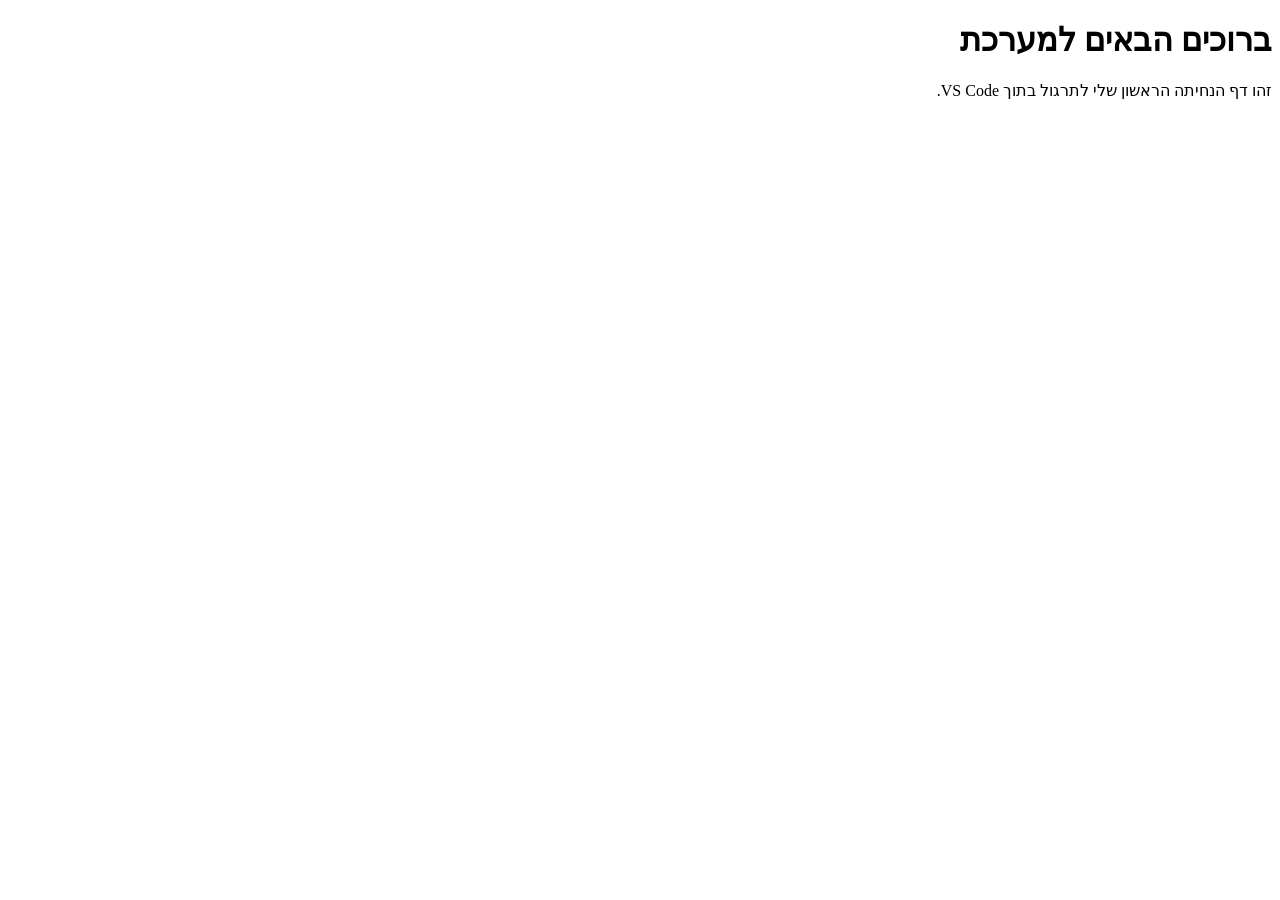
==== index.html @ f2dffc32 "Create initial index.html landing page" ====
<!DOCTYPE html>
<html lang="he" dir="rtl">
<head>
    <meta charset="UTF-8">
    <meta name="viewport" content="width=device-width, initial-scale=1.0">
    <title>דף נחיתה - תרגול</title>
</head>
<body>
    
    <h1>ברוכים הבאים למערכת</h1>
    <p>זהו דף הנחיתה הראשון שלי לתרגול בתוך VS Code.</p>

</body>
</html>
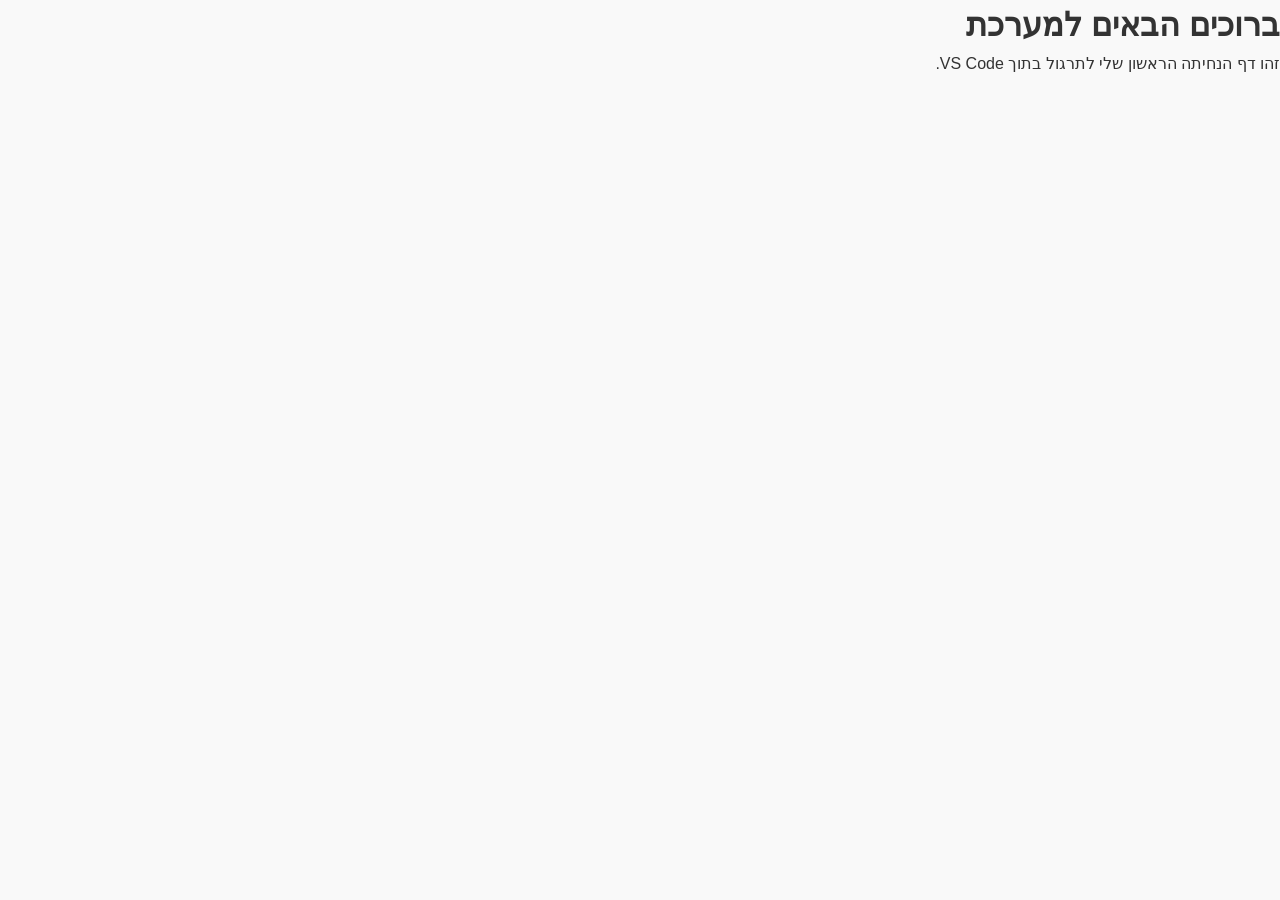
==== commit d8631db8: "backup before local deletion" ====
--- a/index.html
+++ b/index.html
@@ -4,6 +4,11 @@
     <meta charset="UTF-8">
     <meta name="viewport" content="width=device-width, initial-scale=1.0">
     <title>דף נחיתה - תרגול</title>
+    <!-- ייבוא הפונט Heebo -->
+    <link href="https://fonts.googleapis.com/css2?family=Heebo:wght@300;400;700&display=swap" rel="stylesheet">
+    
+    <!-- חיבור לקובץ העיצוב החיצוני שיצרנו -->
+    <link rel="stylesheet" href="style.css">
 </head>
 <body>
     
--- a/style.css
+++ b/style.css
@@ -0,0 +1,277 @@
+/* ================= הגדרות בסיס ומשתנים ================= */
+:root {
+    --primary-color: #1b365d; /* כחול עמוק - מנהיגות */
+    --secondary-color: #d1bfae; /* צבע אדמה/חול - חיבור לשטח */
+    --text-main: #333333;
+    --text-light: #666666;
+    --bg-light: #f9f9f9;
+    --white: #ffffff;
+    --error: #e53e3e;
+    --success: #2f855a;
+}
+
+* {
+    margin: 0;
+    padding: 0;
+    box-sizing: border-box;
+    font-family: 'Rubik', sans-serif;
+}
+
+body {
+    background-color: var(--bg-light);
+    color: var(--text-main);
+    line-height: 1.6;
+}
+
+/* ================= אזור פתיחה (Hero) ================= */
+.hero {
+    position: relative;
+    background-image: linear-gradient(rgba(27, 54, 93, 0.8), rgba(27, 54, 93, 0.8)), url('https://images.unsplash.com/photo-1516934526685-6453257ab6b5?auto=format&fit=crop&w=1920&q=80');
+    background-size: cover;
+    background-position: center;
+    color: var(--white);
+    text-align: center;
+    padding: 80px 20px;
+    min-height: 60vh;
+    display: flex;
+    flex-direction: column;
+    justify-content: center;
+    align-items: center;
+}
+
+.logo-placeholder {
+    position: absolute; /* מוציא את הלוגו מהזרימה הרגילה */
+    top: 30px; /* מרחק מלמעלה */
+    right: 40px; /* מרחק מצד ימין */
+    width: 80px; /* הקטנו את הגודל כדי שיתאים לפינה */
+    height: 80px;
+    background-color: rgba(255, 255, 255, 0.1);
+    border: 2px solid var(--secondary-color);
+    border-radius: 50%;
+    display: flex;
+    align-items: center;
+    justify-content: center;
+    font-weight: bold;
+    font-size: 0.9rem;
+    backdrop-filter: blur(5px);
+    box-shadow: 0 4px 10px rgba(0,0,0,0.1); /* הוספנו צללית עדינה */
+    z-index: 20; /* מוודא שהלוגו תמיד יופיע מעל התמונת רקע */
+}
+
+.hero h1 {
+    font-size: 3rem;
+    font-weight: 700;
+    margin-bottom: 15px;
+    text-shadow: 0 2px 4px rgba(0,0,0,0.3);
+}
+
+.hero p {
+    font-size: 1.3rem;
+    max-width: 800px;
+    font-weight: 300;
+    opacity: 0.95;
+}
+
+/* ================= מבנה ראשי ================= */
+.container {
+    max-width: 1200px;
+    margin: -60px auto 40px auto;
+    padding: 0 20px;
+    position: relative;
+    z-index: 10;
+    display: grid;
+    grid-template-columns: 1fr 1.2fr;
+    gap: 40px;
+    align-items: start;
+}
+
+/* ================= כרטיסיות מידע (תהליך מיון) ================= */
+.info-section {
+    display: flex;
+    flex-direction: column;
+    gap: 20px;
+    margin-top: 60px;
+}
+
+.info-section h2 {
+    color: var(--primary-color);
+    font-size: 2rem;
+    margin-bottom: 10px;
+}
+
+.card {
+    background: var(--white);
+    border-radius: 12px;
+    padding: 25px;
+    box-shadow: 0 10px 20px rgba(0,0,0,0.05);
+    border-right: 5px solid var(--secondary-color);
+    transition: transform 0.3s ease;
+}
+
+.card:hover {
+    transform: translateY(-5px);
+}
+
+.card-header {
+    display: flex;
+    align-items: center;
+    gap: 15px;
+    margin-bottom: 10px;
+}
+
+.step-number {
+    background-color: var(--primary-color);
+    color: var(--white);
+    width: 35px;
+    height: 35px;
+    display: flex;
+    align-items: center;
+    justify-content: center;
+    border-radius: 50%;
+    font-weight: bold;
+    font-size: 1.2rem;
+}
+
+.card h3 {
+    color: var(--primary-color);
+    font-size: 1.3rem;
+}
+
+.card p {
+    color: var(--text-light);
+}
+
+/* ================= טופס הרשמה ================= */
+.form-wrapper {
+    background: var(--white);
+    border-radius: 15px;
+    padding: 40px;
+    box-shadow: 0 15px 30px rgba(0,0,0,0.1);
+}
+
+.form-wrapper h2 {
+    color: var(--primary-color);
+    text-align: center;
+    margin-bottom: 30px;
+    font-size: 1.8rem;
+}
+
+.form-group {
+    margin-bottom: 20px;
+}
+
+.form-group label {
+    display: block;
+    margin-bottom: 8px;
+    font-weight: 500;
+    color: var(--text-main);
+}
+
+.form-group input {
+    width: 100%;
+    padding: 12px 15px;
+    border: 1px solid #ddd;
+    border-radius: 8px;
+    font-size: 1rem;
+    transition: all 0.3s ease;
+    background-color: #fcfcfc;
+}
+
+.form-group input:focus {
+    outline: none;
+    border-color: var(--primary-color);
+    box-shadow: 0 0 0 3px rgba(27, 54, 93, 0.1);
+    background-color: var(--white);
+}
+
+.error-message {
+    color: var(--error);
+    font-size: 0.85rem;
+    margin-top: 5px;
+    display: none;
+}
+
+.submit-btn {
+    width: 100%;
+    padding: 15px;
+    background-color: var(--primary-color);
+    color: var(--white);
+    border: none;
+    border-radius: 8px;
+    font-size: 1.2rem;
+    font-weight: 600;
+    cursor: pointer;
+    transition: background-color 0.3s ease;
+    margin-top: 10px;
+}
+
+.submit-btn:hover {
+    background-color: #122540;
+}
+
+/* ================= הודעת הצלחה (מוסתרת כברירת מחדל) ================= */
+.success-message {
+    display: none;
+    text-align: center;
+    padding: 40px 20px;
+}
+
+.success-icon {
+    width: 70px;
+    height: 70px;
+    background-color: rgba(47, 133, 90, 0.1);
+    color: var(--success);
+    border-radius: 50%;
+    display: flex;
+    align-items: center;
+    justify-content: center;
+    font-size: 2rem;
+    margin: 0 auto 20px auto;
+}
+
+.success-message h3 {
+    color: var(--primary-color);
+    font-size: 1.8rem;
+    margin-bottom: 15px;
+}
+
+.success-message p {
+    color: var(--text-light);
+    font-size: 1.1rem;
+    line-height: 1.8;
+}
+
+/* ================= רספונסיביות ================= */
+@media (max-width: 900px) {
+    .container {
+        grid-template-columns: 1fr;
+        margin-top: 20px;
+    }
+    .info-section {
+        margin-top: 0;
+        order: 2; /* מעביר את המידע מתחת לטופס במובייל */
+    }
+    .form-wrapper {
+        order: 1;
+    }
+}
+
+@media (max-width: 600px) {
+    .hero {
+        padding: 50px 15px;
+    }
+    .hero h1 {
+        font-size: 2.2rem;
+    }
+    .form-wrapper {
+        padding: 25px 15px;
+    }
+    /* התאמת הלוגו למסך סמארטפון */
+    .logo-placeholder {
+        top: 15px;
+        right: 15px;
+        width: 60px;
+        height: 60px;
+        font-size: 0.75rem;
+    }
+}
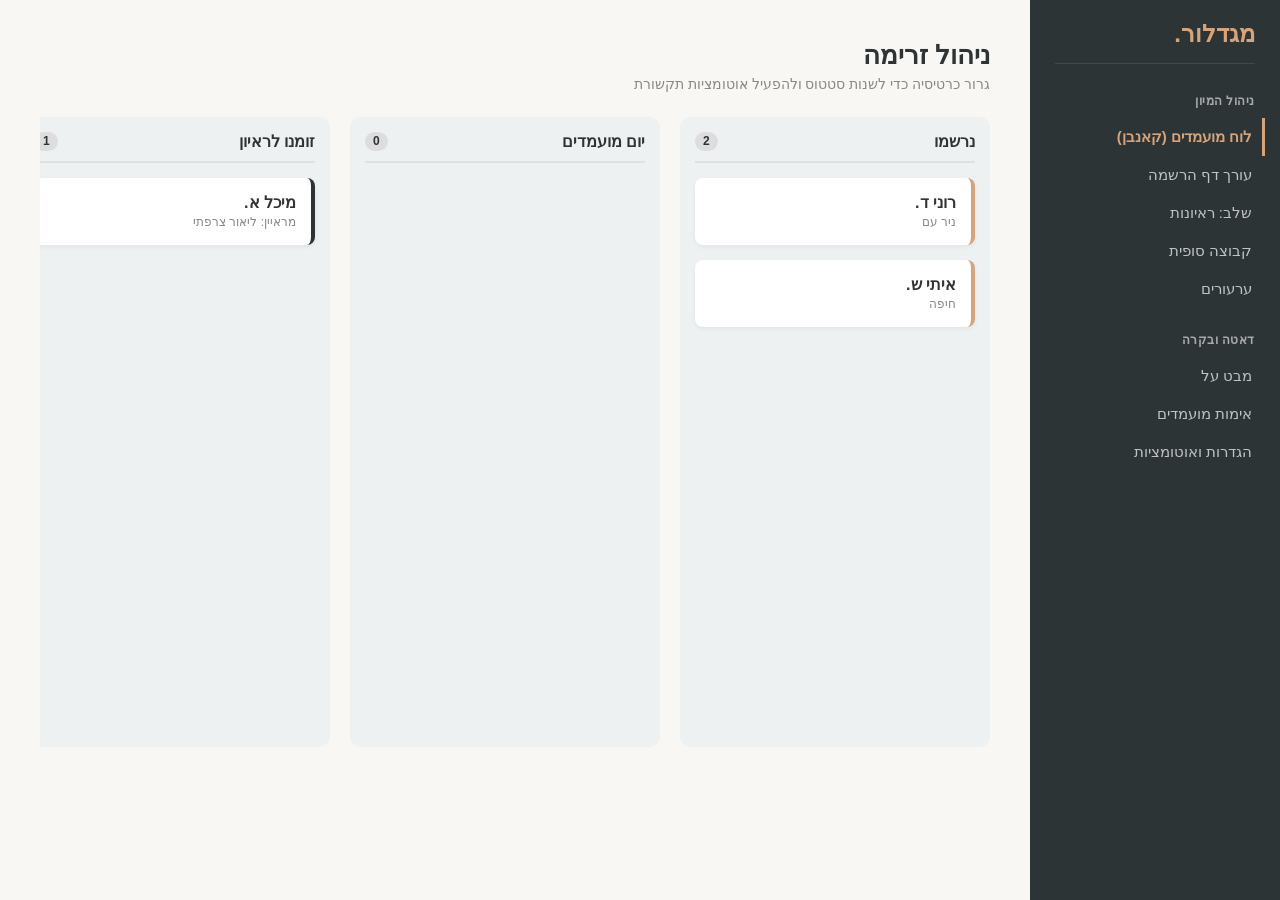
==== commit 169cad27: "last files before editting with claude" ====
--- a/index.html
+++ b/index.html
@@ -3,17 +3,484 @@
 <head>
     <meta charset="UTF-8">
     <meta name="viewport" content="width=device-width, initial-scale=1.0">
-    <title>דף נחיתה - תרגול</title>
-    <!-- ייבוא הפונט Heebo -->
-    <link href="https://fonts.googleapis.com/css2?family=Heebo:wght@300;400;700&display=swap" rel="stylesheet">
-    
-    <!-- חיבור לקובץ העיצוב החיצוני שיצרנו -->
-    <link rel="stylesheet" href="style.css">
+    <title>מערכת מגדלור - Master Version</title>
+    <style>
+        /* Design System & Variables */
+        :root {
+            --warm-sand: #d6a47a;
+            --warm-sand-hover: #c59165;
+            --deep-navy: #2d3436;
+            --off-white: #f8f7f4;
+            --text-dark: #333;
+            --text-muted: #888;
+            --border-color: #e0e0e0;
+            --alert-orange: #e17055;
+            --success-green: #00b894;
+            --wait-yellow: #fdcb6e;
+        }
+
+        body { font-family: 'Segoe UI', Tahoma, Geneva, Verdana, sans-serif; background-color: var(--off-white); margin: 0; display: flex; color: var(--text-dark); height: 100vh; overflow: hidden; }
+        
+        /* Sidebar */
+        .sidebar { width: 250px; background: var(--deep-navy); color: white; height: 100vh; padding: 20px 25px; box-sizing: border-box; overflow-y: auto; flex-shrink: 0; }
+        .sidebar h2 { font-size: 24px; color: var(--warm-sand); margin-top: 0; margin-bottom: 30px; border-bottom: 1px solid rgba(255,255,255,0.1); padding-bottom: 15px;}
+        .nav-category { font-size: 12px; color: #aaa; text-transform: uppercase; margin-top: 25px; margin-bottom: 10px; font-weight: bold; letter-spacing: 0.5px;}
+        .nav-item { padding: 10px 0; cursor: pointer; opacity: 0.7; transition: all 0.2s; font-size: 15px; border-right: 3px solid transparent; padding-right: 10px; margin-right: -10px; }
+        .nav-item:hover, .nav-item.active { opacity: 1; color: var(--warm-sand); font-weight: bold; border-right: 3px solid var(--warm-sand); }
+
+        /* Main Content Area */
+        .main { flex-grow: 1; padding: 40px; box-sizing: border-box; overflow-y: auto; height: 100vh; position: relative; }
+        .hidden { display: none !important; }
+        h1 { margin-top: 0; font-size: 26px; color: var(--deep-navy); margin-bottom: 5px; }
+        .subtitle { color: var(--text-muted); font-size: 14px; margin-top: 0; margin-bottom: 25px; }
+
+        /* Generic UI Elements */
+        .content-box { background: white; padding: 25px; border-radius: 12px; border: 1px solid var(--border-color); box-shadow: 0 4px 15px rgba(0,0,0,0.02); margin-top: 20px; }
+        button { background: var(--warm-sand); color: white; border: none; padding: 10px 20px; border-radius: 6px; cursor: pointer; font-size: 14px; transition: background 0.2s; font-weight: bold; }
+        button:hover { background: var(--warm-sand-hover); }
+        button.secondary { background: #eee; color: var(--text-dark); }
+        button.secondary:hover { background: #e0e0e0; }
+        .tabs { display: flex; gap: 5px; background: white; padding: 5px; border-radius: 8px; border: 1px solid var(--border-color); width: fit-content; margin-bottom: 20px; }
+        .tab { padding: 8px 20px; cursor: pointer; border-radius: 6px; font-size: 14px; transition: all 0.2s; color: var(--text-muted); }
+        .tab.active { background: var(--off-white); font-weight: bold; color: var(--deep-navy); box-shadow: 0 1px 3px rgba(0,0,0,0.05); }
+
+        /* --- SCREEN 1: Registration Editor --- */
+        .editor-split { display: flex; gap: 30px; height: calc(100vh - 120px); }
+        .editor-controls { flex: 1; background: white; padding: 20px; border-radius: 12px; border: 1px solid var(--border-color); overflow-y: auto; }
+        .editor-preview { flex: 2; background: #ddd; border-radius: 12px; display: flex; align-items: center; justify-content: center; overflow: hidden; position: relative; border: 4px solid #ccc; }
+        .form-group { margin-bottom: 20px; }
+        .form-group label { display: block; margin-bottom: 8px; font-weight: bold; font-size: 14px; }
+        .form-group input[type="text"] { width: 100%; padding: 10px; border: 1px solid var(--border-color); border-radius: 6px; box-sizing: border-box; }
+        .toggle-row { display: flex; justify-content: space-between; align-items: center; padding: 10px 0; border-bottom: 1px solid #eee; }
+        .preview-card { width: 350px; height: 90%; background: white; border-radius: 20px; box-shadow: 0 10px 30px rgba(0,0,0,0.1); overflow: hidden; display: flex; flex-direction: column; }
+        .preview-hero { height: 120px; background: var(--deep-navy); display: flex; align-items: center; justify-content: center; color: white; font-size: 18px; font-weight: bold; }
+        .preview-body { padding: 20px; flex-grow: 1; display: flex; flex-direction: column; gap: 10px; }
+        .preview-field { height: 35px; background: #f5f5f5; border-radius: 4px; border: 1px solid #eee; }
+
+        /* --- SCREEN 2: Kanban Board --- */
+        .kanban-board { display: flex; gap: 20px; overflow-x: auto; padding-bottom: 20px; min-height: 70vh; }
+        .kanban-column { min-width: 280px; background: #eef1f1; border-radius: 10px; padding: 15px; display: flex; flex-direction: column; gap: 15px; }
+        .col-header { font-weight: bold; color: var(--deep-navy); display: flex; justify-content: space-between; border-bottom: 2px solid var(--border-color); padding-bottom: 10px; }
+        .k-card { background: white; padding: 15px; border-radius: 8px; box-shadow: 0 2px 5px rgba(0,0,0,0.05); cursor: pointer; border-right: 4px solid transparent; transition: transform 0.1s; }
+        .k-card:hover { transform: translateY(-2px); box-shadow: 0 4px 8px rgba(0,0,0,0.1); }
+        .k-card.status-new { border-color: var(--warm-sand); }
+        .k-card.status-interview { border-color: var(--deep-navy); }
+
+        /* --- MODAL: Candidate Profile (The Masterpiece) --- */
+        .modal-overlay { position: fixed; top: 0; left: 0; width: 100%; height: 100%; background: rgba(0,0,0,0.5); display: flex; align-items: center; justify-content: center; z-index: 1000; }
+        .modal-content { width: 900px; height: 80vh; background: white; border-radius: 16px; display: flex; overflow: hidden; box-shadow: 0 20px 50px rgba(0,0,0,0.2); direction: rtl; }
+        
+        /* Modal Right: Static ID */
+        .modal-right { width: 280px; background: var(--off-white); padding: 30px 20px; border-left: 1px solid var(--border-color); display: flex; flex-direction: column; align-items: center; text-align: center; }
+        .avatar-large { width: 100px; height: 100px; background: #ccc; border-radius: 50%; margin-bottom: 15px; }
+        .candidate-name { font-size: 22px; font-weight: bold; color: var(--deep-navy); margin-bottom: 5px; }
+        .tag { background: #e0e0e0; color: #555; padding: 4px 10px; border-radius: 12px; font-size: 12px; margin: 3px; display: inline-block; }
+        .action-btns { margin-top: 25px; display: flex; gap: 10px; width: 100%; }
+        .action-btns button { flex: 1; padding: 10px; font-size: 13px; display: flex; justify-content: center; align-items: center; gap: 5px; }
+        .btn-whatsapp { background: #25D366; color: white; }
+        .btn-whatsapp:hover { background: #1ebd5a; }
+        
+        /* Modal Left: Dynamic Tabs */
+        .modal-left { flex: 1; display: flex; flex-direction: column; background: white; }
+        .modal-header { padding: 20px 30px; border-bottom: 1px solid var(--border-color); display: flex; justify-content: space-between; align-items: center; }
+        .close-btn { cursor: pointer; font-size: 24px; color: #aaa; background: none; border: none; padding: 0; }
+        .modal-body { flex: 1; padding: 30px; overflow-y: auto; }
+        
+        /* Scorecard UI */
+        .score-level { background: var(--off-white); border-radius: 10px; padding: 20px; margin-bottom: 20px; border: 1px solid var(--border-color); }
+        .score-level h4 { margin-top: 0; color: var(--deep-navy); border-bottom: 1px solid #ddd; padding-bottom: 10px; }
+        .radar-placeholder { width: 120px; height: 120px; background: conic-gradient(from 0deg, var(--warm-sand), var(--deep-navy), var(--warm-sand)); border-radius: 50%; opacity: 0.8; margin: 0 auto; clip-path: polygon(50% 0%, 100% 25%, 100% 75%, 50% 100%, 0% 75%, 0% 25%); }
+        .socio-alert { display: flex; align-items: center; gap: 10px; background: #fff3cd; padding: 10px 15px; border-radius: 6px; border-right: 4px solid #ffecb5; font-size: 13px; margin-top: 15px; }
+        .verdict-chips { display: flex; gap: 10px; margin-top: 15px; }
+        .chip { padding: 8px 16px; border-radius: 20px; font-weight: bold; font-size: 14px; cursor: pointer; border: 1px solid transparent; }
+        .chip.accept { background: #e6f8f3; color: var(--success-green); border-color: var(--success-green); }
+        
+        /* --- SCREEN 4: Dashboard --- */
+        .funnel-stage { background: var(--deep-navy); color: white; padding: 15px; border-radius: 6px; text-align: center; margin-bottom: 10px; margin-left: auto; margin-right: auto; }
+        .funnel-stage span { font-size: 24px; font-weight: bold; color: var(--warm-sand); display: block; }
+        .demo-cards { display: flex; gap: 20px; flex-wrap: wrap; }
+        .demo-card { flex: 1; min-width: 250px; background: white; padding: 25px; border-radius: 12px; border: 1px solid var(--border-color); text-align: center; }
+        .donut { width: 120px; height: 120px; border-radius: 50%; margin: 0 auto 20px; display: flex; align-items: center; justify-content: center; }
+        .donut.gender { background: conic-gradient(var(--warm-sand) 0% 48%, #eee 48% 100%); }
+        .donut-inner { width: 80px; height: 80px; background: white; border-radius: 50%; display: flex; align-items: center; justify-content: center; font-weight: bold; color: var(--text-muted); }
+        .ops-alert { border-right: 4px solid var(--alert-orange); background: #fff5f5; padding: 15px 20px; border-radius: 6px; margin-bottom: 15px; display: flex; justify-content: space-between; align-items: center;}
+
+        /* --- SCREEN 5: Final Group --- */
+        .analytics-strip { display: flex; gap: 15px; margin-bottom: 25px; }
+        .analytic-widget { background: white; border: 1px solid var(--border-color); padding: 15px; border-radius: 8px; flex: 1; text-align: center; }
+        .gallery { display: flex; gap: 15px; flex-wrap: wrap; }
+        .gallery-card { background: white; border: 1px solid var(--border-color); padding: 15px; border-radius: 8px; width: 140px; text-align: center; }
+        
+        /* Document Matrix Table */
+        table.matrix { width: 100%; border-collapse: collapse; background: white; border-radius: 8px; overflow: hidden; }
+        table.matrix th, table.matrix td { padding: 12px; text-align: right; border-bottom: 1px solid #eee; }
+        table.matrix th { background: var(--off-white); font-weight: normal; color: var(--text-muted); }
+        .dot { display: inline-block; width: 12px; height: 12px; border-radius: 50%; margin-left: 8px; }
+        .dot.red { background: var(--alert-orange); }
+        .dot.yellow { background: var(--wait-yellow); }
+        .dot.green { background: var(--success-green); }
+
+    </style>
 </head>
 <body>
+
+    <!-- Sidebar Navigation -->
+    <div class="sidebar">
+        <h2>מגדלור.</h2>
+        
+        <div class="nav-category">ניהול המיון</div>
+        <div class="nav-item active" onclick="navigate('kanban', this)">לוח מועמדים (קאנבן)</div>
+        <div class="nav-item" onclick="navigate('editor', this)">עורך דף הרשמה</div>
+        <div class="nav-item" onclick="navigate('interviews', this)">שלב: ראיונות</div>
+        <div class="nav-item" onclick="navigate('final-group', this)">קבוצה סופית</div>
+        <div class="nav-item" onclick="navigate('appeals', this)">ערעורים</div>
+
+        <div class="nav-category">דאטה ובקרה</div>
+        <div class="nav-item" onclick="navigate('dashboard', this)">מבט על</div>
+        <div class="nav-item" onclick="navigate('verify', this)">אימות מועמדים</div>
+        <div class="nav-item" onclick="navigate('settings', this)">הגדרות ואוטומציות</div>
+    </div>
+
+    <!-- Main Content Area -->
+    <div class="main">
+
+        <!-- 1. KANBAN BOARD -->
+        <div id="kanban" class="screen">
+            <h1>ניהול זרימה</h1>
+            <p class="subtitle">גרור כרטיסיה כדי לשנות סטטוס ולהפעיל אוטומציות תקשורת</p>
+            <div class="kanban-board">
+                <div class="kanban-column">
+                    <div class="col-header">נרשמו <span style="background:#ddd; border-radius:10px; padding:2px 8px; font-size:12px;">2</span></div>
+                    <div class="k-card status-new" onclick="openModal()">
+                        <strong>רוני ד.</strong><br>
+                        <span style="font-size:12px; color:var(--text-muted);">ניר עם</span>
+                    </div>
+                    <div class="k-card status-new">
+                        <strong>איתי ש.</strong><br>
+                        <span style="font-size:12px; color:var(--text-muted);">חיפה</span>
+                    </div>
+                </div>
+                <div class="kanban-column">
+                    <div class="col-header">יום מועמדים <span style="background:#ddd; border-radius:10px; padding:2px 8px; font-size:12px;">0</span></div>
+                </div>
+                <div class="kanban-column">
+                    <div class="col-header">זומנו לראיון <span style="background:#ddd; border-radius:10px; padding:2px 8px; font-size:12px;">1</span></div>
+                    <div class="k-card status-interview" onclick="openModal()">
+                        <strong>מיכל א.</strong><br>
+                        <span style="font-size:12px; color:var(--text-muted);">מראיין: ליאור צרפתי</span>
+                    </div>
+                </div>
+                <div class="kanban-column">
+                    <div class="col-header">קבוצה סופית</div>
+                </div>
+            </div>
+        </div>
+
+        <!-- 2. REGISTRATION EDITOR -->
+        <div id="editor" class="screen hidden">
+            <h1>עורך דף הרשמה</h1>
+            <p class="subtitle">עיצוב "חלון הראווה" של המכינה - מינימליסטי ומהיר</p>
+            <div class="editor-split">
+                <div class="editor-controls">
+                    <div class="form-group">
+                        <label>כותרת ראשית</label>
+                        <input type="text" value="הרשמה למחזור תשפ״ז">
+                    </div>
+                    <div class="form-group">
+                        <label>תמונת אווירה (Hero)</label>
+                        <button class="secondary" style="width:100%">העלה תמונה (JPG/PNG)</button>
+                    </div>
+                    <h4 style="margin-bottom:10px; margin-top:30px; border-bottom:1px solid #eee; padding-bottom:5px;">שדות בחירה (Toggles)</h4>
+                    <div class="toggle-row"><span>יישוב מגורים</span> <input type="checkbox" checked></div>
+                    <div class="toggle-row"><span>תנועת נוער</span> <input type="checkbox" checked></div>
+                    <div class="toggle-row"><span>שם בית ספר</span> <input type="checkbox"></div>
+                    <button style="width:100%; margin-top:20px;">שמור ופרסם</button>
+                </div>
+                <div class="editor-preview">
+                    <div class="preview-card">
+                        <div class="preview-hero">הרשמה למחזור תשפ״ז</div>
+                        <div class="preview-body">
+                            <div class="preview-field" style="width: 100%;"></div>
+                            <div class="preview-field" style="width: 100%;"></div>
+                            <div class="preview-field" style="width: 100%;"></div>
+                            <button style="margin-top:auto; background:var(--warm-sand);">שלח מועמדות</button>
+                        </div>
+                    </div>
+                </div>
+            </div>
+        </div>
+
+        <!-- 3. DASHBOARD -->
+        <div id="dashboard" class="screen hidden">
+            <h1>מבט על</h1>
+            <div class="tabs">
+                <div class="tab active" onclick="switchTab('dash-funnel', this, '.dash-view')">משפך מיונים</div>
+                <div class="tab" onclick="switchTab('dash-demo', this, '.dash-view')">פסיפס אנושי</div>
+                <div class="tab" onclick="switchTab('dash-ops', this, '.dash-view')">תפעול ועומסים</div>
+            </div>
+            
+            <div id="dash-funnel" class="dash-view">
+                <div class="content-box">
+                    <div style="width: 80%;" class="funnel-stage"><span>420</span> נרשמו</div>
+                    <div style="width: 65%; background:#4a5557;" class="funnel-stage"><span>315</span> יום מועמדים</div>
+                    <div style="width: 50%; background:#677477;" class="funnel-stage"><span>180</span> ראיון אישי</div>
+                    <div style="width: 35%; background:#88989a;" class="funnel-stage"><span>65</span> התקבלו</div>
+                </div>
+            </div>
+
+            <div id="dash-demo" class="dash-view hidden">
+                <div class="demo-cards">
+                    <div class="demo-card">
+                        <h3>מגדר</h3>
+                        <div class="donut gender"><div class="donut-inner">100%</div></div>
+                        <p>52% בנים | 48% בנות</p>
+                    </div>
+                    <div class="demo-card">
+                        <h3>גיאוגרפיה</h3>
+                        <div class="donut" style="background: conic-gradient(var(--deep-navy) 0% 40%, var(--warm-sand) 40% 70%, #eee 70% 100%);"><div class="donut-inner">100%</div></div>
+                        <p>40% מרכז | 30% דרום (כולל ניר עם) | 30% צפון</p>
+                    </div>
+                </div>
+            </div>
+
+            <div id="dash-ops" class="dash-view hidden">
+                <div class="content-box" style="margin-top:0;">
+                    <div class="ops-alert">
+                        <div><strong>עיכוב שיבוץ:</strong> 12 מועמדים לא בחרו מועד לראיון (מדיניות 'סינון טבעי' מופעלת).</div>
+                        <button class="secondary">צפה ברשימה</button>
+                    </div>
+                </div>
+            </div>
+        </div>
+
+        <!-- 4. FINAL GROUP -->
+        <div id="final-group" class="screen hidden">
+            <h1>קבוצה סופית - תשפ״ז</h1>
+            <div class="tabs">
+                <div class="tab active" onclick="switchTab('fg-gallery', this, '.fg-view')">גלריה ואנליטיקה</div>
+                <div class="tab" onclick="switchTab('fg-docs', this, '.fg-view')">סטטוס מסמכים (קליטה)</div>
+            </div>
+
+            <div id="fg-gallery" class="fg-view">
+                <div class="analytics-strip">
+                    <div class="analytic-widget"><strong>מפת חום:</strong> פיזור ארצי תקין</div>
+                    <div class="analytic-widget"><strong>דתי/חילוני:</strong> 40% / 60%</div>
+                    <div class="analytic-widget"><button class="secondary" style="width:100%">+ הוסף חיתוך</button></div>
+                </div>
+                <div class="gallery">
+                    <div class="gallery-card"><div class="avatar-large" style="width:60px; height:60px;"></div><strong>רוני ד.</strong></div>
+                    <div class="gallery-card"><div class="avatar-large" style="width:60px; height:60px;"></div><strong>איתי ש.</strong></div>
+                </div>
+            </div>
+
+            <div id="fg-docs" class="fg-view hidden">
+                <div class="content-box" style="margin-top:0;">
+                    <table class="matrix">
+                        <tr><th>שם החניך</th><th>הצהרת בריאות</th><th>טופס ד"ש</th><th>אישור הורים</th><th>פעולות</th></tr>
+                        <tr>
+                            <td>רוני ד.</td>
+                            <td><span class="dot green"></span> מאושר</td>
+                            <td><span class="dot yellow"></span> ממתין</td>
+                            <td><span class="dot green"></span> מאושר</td>
+                            <td><button class="secondary">שלח תזכורת (לינק קסם)</button></td>
+                        </tr>
+                        <tr>
+                            <td>איתי ש.</td>
+                            <td><span class="dot red"></span> חסר</td>
+                            <td><span class="dot red"></span> חסר</td>
+                            <td><span class="dot red"></span> חסר</td>
+                            <td><button class="secondary">שלח תזכורת</button></td>
+                        </tr>
+                    </table>
+                </div>
+            </div>
+        </div>
+
+        <!-- 5. SETTINGS & AUTOMATIONS -->
+        <div id="settings" class="screen hidden">
+            <h1>הגדרות ואוטומציות</h1>
+            <div class="content-box">
+                <h3 style="margin-top:0; border-bottom:1px solid #eee; padding-bottom:10px;">תקשורת (הודעות למועמד)</h3>
+                <div style="display:flex; gap:20px; align-items:center; margin-bottom:20px;">
+                    <div><input type="radio" name="comm" checked> <strong>Email</strong> (חינם, כלול)</div>
+                    <div><input type="radio" name="comm"> <strong>WhatsApp API</strong> (תוסף פרימיום)</div>
+                </div>
+                <button class="secondary">ערוך תבניות הודעה (Templates)</button>
+
+                <h3 style="margin-top:40px; border-bottom:1px solid #eee; padding-bottom:10px;">יומן ושיבוצים (Scheduling)</h3>
+                <p>מדיניות טיפול בנעלמים (מועמד שלא בחר מועד לראיון תוך 48 שעות):</p>
+                <div>
+                    <input type="radio" name="noshow"> שלח תזכורת אוטומטית (Nudge)<br><br>
+                    <input type="radio" name="noshow" checked> אל תעשה כלום (סינון טבעי)
+                </div>
+            </div>
+        </div>
+        
+        <!-- Placeholders for other screens -->
+        <div id="interviews" class="screen hidden"><h1>ראיונות</h1><div class="content-box">רשימת משובצים לראיונות (טבלה)</div></div>
+        <div id="appeals" class="screen hidden"><h1>ערעורים</h1><div class="content-box">ניהול ערעורים מול מנהל</div></div>
+        <div id="verify" class="screen hidden"><h1>אימות מועמדים</h1><div class="content-box">ממשק מול מועצת המכינות</div></div>
+
+    </div>
+
+    <!-- MODAL: CANDIDATE PROFILE -->
+    <div id="candidateModal" class="modal-overlay hidden">
+        <div class="modal-content">
+            <div class="modal-right">
+                <div class="avatar-large"></div>
+                <div class="candidate-name">רוני ד.</div>
+                <div>
+                    <span class="tag">ניר עם</span>
+                    <span class="tag">שנת לידה: 2008</span>
+                </div>
+                <div style="margin-top: 20px; font-size: 14px; color: var(--deep-navy);">
+                    <strong>סטטוס:</strong> יום מועמדים
+                </div>
+                <div class="action-btns">
+                    <button class="btn-whatsapp">WhatsApp</button>
+                    <button class="secondary">חייג</button>
+                </div>
+            </div>
+            
+            <div class="modal-left">
+                <div class="modal-header">
+                    <div class="tabs" style="margin:0;">
+                        <div class="tab active" onclick="switchTab('mod-score', this, '.mod-view')">הערכה (Scorecard)</div>
+                        <div class="tab" onclick="switchTab('mod-time', this, '.mod-view')">ציר זמן</div>
+                        <div class="tab" onclick="switchTab('mod-docs', this, '.mod-view')">מסמכים</div>
+                    </div>
+                    <button class="close-btn" onclick="closeModal()">×</button>
+                </div>
+                
+                <div class="modal-body">
+                    <!-- Scorecard View -->
+                    <div id="mod-score" class="mod-view">
+                        
+                        <div class="score-level">
+                            <h4>1. פרופיל AI (שאלון היכרות)</h4>
+                            <div class="radar-placeholder"></div>
+                            <p style="text-align:center; font-size:13px; color:var(--text-muted);">חוזקות: אחריות אישית, יצירתיות.</p>
+                        </div>
+                        
+                        <div class="score-level">
+                            <h4>2. תצפית שטח (יום מועמדים)</h4>
+                            <div style="display:flex; justify-content:space-between; align-items:center;">
+                                <div>
+                                    <div>מנהיגות: 4/5</div>
+                                    <div>עבודה בצוות: 5/5</div>
+                                </div>
+                                <div style="font-size:32px; font-weight:bold; color:var(--warm-sand);">8.5</div>
+                            </div>
+                            <div class="socio-alert">
+                                💡 <strong>סוציומטרי:</strong> פער בין ציון הצוות להערכת העמיתים. מומלץ לבדוק בראיון.
+                            </div>
+                        </div>
+
+                        <div class="score-level">
+                            <h4>3. ראיון אישי</h4>
+                            <p style="font-size:14px;">"מועמדת בוגרת מאוד, הביעה רצון להשתלב בצוות ההתנדבות..." (מראיין: ליאור צרפתי)</p>
+                            <div class="verdict-chips">
+                                <div class="chip accept">התקבלה לקבוצה</div>
+                            </div>
+                        </div>
+
+                    </div>
+
+                    <!-- Timeline View -->
+                    <div id="mod-time" class="mod-view hidden">
+                        <ul style="list-style:none; padding:0; margin:0; line-height:2;">
+                            <li>🟢 <strong>12/07/2026:</strong> הוזנה החלטה - התקבל/ה.</li>
+                            <li>📧 <strong>05/07/2026:</strong> זימון לראיון נשלח אוטומטית.</li>
+                            <li>📝 <strong>01/07/2026:</strong> הרשמה מקוונת נקלטה.</li>
+                        </ul>
+                    </div>
+
+                    <!-- Docs View -->
+                    <div id="mod-docs" class="mod-view hidden">
+                        <p>אין מסמכים מצורפים עדיין.</p>
+                    </div>
+
+                </div>
+            </div>
+        </div>
+    </div>
+
+    <!-- Logic Setup -->
+    <script>
+        // Main Navigation (Sidebar to Screens)
+        function navigate(screenId, element) {
+            document.querySelectorAll('.screen').forEach(s => s.classList.add('hidden'));
+            document.getElementById(screenId).classList.remove('hidden');
+            
+            document.querySelectorAll('.sidebar .nav-item').forEach(i => i.classList.remove('active'));
+            element.classList.add('active');
+        }
+
+        // Generic Tab Switcher (Used in Dashboard, Final Group, and Modal)
+        function switchTab(targetId, element, viewClass) {
+            // Hide all views inside this context
+            const container = element.closest('.screen, .modal-content');
+            container.querySelectorAll(viewClass).forEach(v => v.classList.add('hidden'));
+            
+            // Show target
+            document.getElementById(targetId).classList.remove('hidden');
+            
+            // Update active state on tabs in this specific tab group
+            element.parentElement.querySelectorAll('.tab').forEach(t => t.classList.remove('active'));
+            element.classList.add('active');
+        }
+
+        // Modal Controls
+        function openModal() {
+            document.getElementById('candidateModal').classList.remove('hidden');
+        }
+        function closeModal() {
+            document.getElementById('candidateModal').classList.add('hidden');
+        }
+        // פונקציה לבניית הקאנבן באופן דינמי
+function initDynamicKanban() {
+    const savedStages = localStorage.getItem('migdalor_stages');
+    const kanbanBoard = document.querySelector('.kanban-board');
     
-    <h1>ברוכים הבאים למערכת</h1>
-    <p>זהו דף הנחיתה הראשון שלי לתרגול בתוך VS Code.</p>
-
+    if (savedStages) {
+        // אם נמצאו נתונים מאשף ההקמה, נמחק את עמודות ה-Demo הקשיחות
+        kanbanBoard.innerHTML = ''; 
+        const stagesArray = JSON.parse(savedStages);
+        
+        stagesArray.forEach((stageName, index) => {
+            // יצירת עמודה חדשה לכל שלב
+            const column = document.createElement('div');
+            column.className = 'kanban-column';
+            
+            // ב-Demo נשים 0 מועמדים, למעט עמודה ראשונה כדי שיהיה מה לראות
+            const count = index === 0 ? 2 : 0; 
+            
+            let cardsHTML = '';
+            if (index === 0) {
+                cardsHTML = `
+                    <div class="k-card status-new" onclick="openModal()">
+                        <strong>רוני ד.</strong><br>
+                        <span style="font-size:12px; color:var(--text-muted);">ניר עם</span>
+                    </div>
+                    <div class="k-card status-new">
+                        <strong>איתי ש.</strong><br>
+                        <span style="font-size:12px; color:var(--text-muted);">חיפה</span>
+                    </div>
+                `;
+            }
+
+            column.innerHTML = `
+                <div class="col-header">${stageName} <span style="background:#ddd; border-radius:10px; padding:2px 8px; font-size:12px;">${count}</span></div>
+                ${cardsHTML}
+            `;
+            
+            kanbanBoard.appendChild(column);
+        });
+    }
+}
+
+// הפעלת הפונקציה מיד כשהעמוד נטען
+document.addEventListener('DOMContentLoaded', initDynamicKanban);
+    </script>
 </body>
 </html>
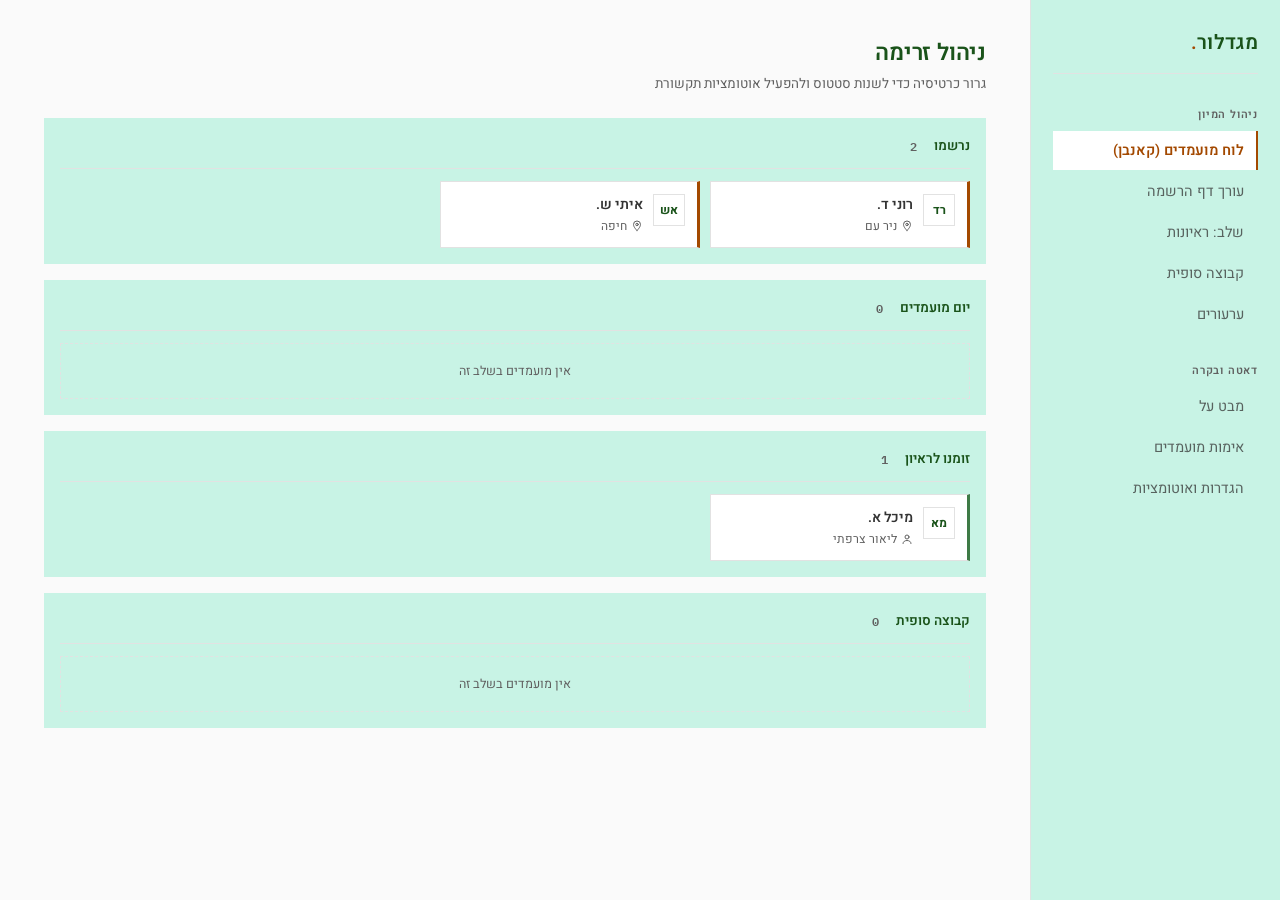
==== commit cb0b3f6d: "design of mint green and peach before replaced to a new brand colors of https://meitarim.org.il/" ====
--- a/index.html
+++ b/index.html
@@ -3,131 +3,19 @@
 <head>
     <meta charset="UTF-8">
     <meta name="viewport" content="width=device-width, initial-scale=1.0">
-    <title>מערכת מגדלור - Master Version</title>
-    <style>
-        /* Design System & Variables */
-        :root {
-            --warm-sand: #d6a47a;
-            --warm-sand-hover: #c59165;
-            --deep-navy: #2d3436;
-            --off-white: #f8f7f4;
-            --text-dark: #333;
-            --text-muted: #888;
-            --border-color: #e0e0e0;
-            --alert-orange: #e17055;
-            --success-green: #00b894;
-            --wait-yellow: #fdcb6e;
-        }
-
-        body { font-family: 'Segoe UI', Tahoma, Geneva, Verdana, sans-serif; background-color: var(--off-white); margin: 0; display: flex; color: var(--text-dark); height: 100vh; overflow: hidden; }
-        
-        /* Sidebar */
-        .sidebar { width: 250px; background: var(--deep-navy); color: white; height: 100vh; padding: 20px 25px; box-sizing: border-box; overflow-y: auto; flex-shrink: 0; }
-        .sidebar h2 { font-size: 24px; color: var(--warm-sand); margin-top: 0; margin-bottom: 30px; border-bottom: 1px solid rgba(255,255,255,0.1); padding-bottom: 15px;}
-        .nav-category { font-size: 12px; color: #aaa; text-transform: uppercase; margin-top: 25px; margin-bottom: 10px; font-weight: bold; letter-spacing: 0.5px;}
-        .nav-item { padding: 10px 0; cursor: pointer; opacity: 0.7; transition: all 0.2s; font-size: 15px; border-right: 3px solid transparent; padding-right: 10px; margin-right: -10px; }
-        .nav-item:hover, .nav-item.active { opacity: 1; color: var(--warm-sand); font-weight: bold; border-right: 3px solid var(--warm-sand); }
-
-        /* Main Content Area */
-        .main { flex-grow: 1; padding: 40px; box-sizing: border-box; overflow-y: auto; height: 100vh; position: relative; }
-        .hidden { display: none !important; }
-        h1 { margin-top: 0; font-size: 26px; color: var(--deep-navy); margin-bottom: 5px; }
-        .subtitle { color: var(--text-muted); font-size: 14px; margin-top: 0; margin-bottom: 25px; }
-
-        /* Generic UI Elements */
-        .content-box { background: white; padding: 25px; border-radius: 12px; border: 1px solid var(--border-color); box-shadow: 0 4px 15px rgba(0,0,0,0.02); margin-top: 20px; }
-        button { background: var(--warm-sand); color: white; border: none; padding: 10px 20px; border-radius: 6px; cursor: pointer; font-size: 14px; transition: background 0.2s; font-weight: bold; }
-        button:hover { background: var(--warm-sand-hover); }
-        button.secondary { background: #eee; color: var(--text-dark); }
-        button.secondary:hover { background: #e0e0e0; }
-        .tabs { display: flex; gap: 5px; background: white; padding: 5px; border-radius: 8px; border: 1px solid var(--border-color); width: fit-content; margin-bottom: 20px; }
-        .tab { padding: 8px 20px; cursor: pointer; border-radius: 6px; font-size: 14px; transition: all 0.2s; color: var(--text-muted); }
-        .tab.active { background: var(--off-white); font-weight: bold; color: var(--deep-navy); box-shadow: 0 1px 3px rgba(0,0,0,0.05); }
-
-        /* --- SCREEN 1: Registration Editor --- */
-        .editor-split { display: flex; gap: 30px; height: calc(100vh - 120px); }
-        .editor-controls { flex: 1; background: white; padding: 20px; border-radius: 12px; border: 1px solid var(--border-color); overflow-y: auto; }
-        .editor-preview { flex: 2; background: #ddd; border-radius: 12px; display: flex; align-items: center; justify-content: center; overflow: hidden; position: relative; border: 4px solid #ccc; }
-        .form-group { margin-bottom: 20px; }
-        .form-group label { display: block; margin-bottom: 8px; font-weight: bold; font-size: 14px; }
-        .form-group input[type="text"] { width: 100%; padding: 10px; border: 1px solid var(--border-color); border-radius: 6px; box-sizing: border-box; }
-        .toggle-row { display: flex; justify-content: space-between; align-items: center; padding: 10px 0; border-bottom: 1px solid #eee; }
-        .preview-card { width: 350px; height: 90%; background: white; border-radius: 20px; box-shadow: 0 10px 30px rgba(0,0,0,0.1); overflow: hidden; display: flex; flex-direction: column; }
-        .preview-hero { height: 120px; background: var(--deep-navy); display: flex; align-items: center; justify-content: center; color: white; font-size: 18px; font-weight: bold; }
-        .preview-body { padding: 20px; flex-grow: 1; display: flex; flex-direction: column; gap: 10px; }
-        .preview-field { height: 35px; background: #f5f5f5; border-radius: 4px; border: 1px solid #eee; }
-
-        /* --- SCREEN 2: Kanban Board --- */
-        .kanban-board { display: flex; gap: 20px; overflow-x: auto; padding-bottom: 20px; min-height: 70vh; }
-        .kanban-column { min-width: 280px; background: #eef1f1; border-radius: 10px; padding: 15px; display: flex; flex-direction: column; gap: 15px; }
-        .col-header { font-weight: bold; color: var(--deep-navy); display: flex; justify-content: space-between; border-bottom: 2px solid var(--border-color); padding-bottom: 10px; }
-        .k-card { background: white; padding: 15px; border-radius: 8px; box-shadow: 0 2px 5px rgba(0,0,0,0.05); cursor: pointer; border-right: 4px solid transparent; transition: transform 0.1s; }
-        .k-card:hover { transform: translateY(-2px); box-shadow: 0 4px 8px rgba(0,0,0,0.1); }
-        .k-card.status-new { border-color: var(--warm-sand); }
-        .k-card.status-interview { border-color: var(--deep-navy); }
-
-        /* --- MODAL: Candidate Profile (The Masterpiece) --- */
-        .modal-overlay { position: fixed; top: 0; left: 0; width: 100%; height: 100%; background: rgba(0,0,0,0.5); display: flex; align-items: center; justify-content: center; z-index: 1000; }
-        .modal-content { width: 900px; height: 80vh; background: white; border-radius: 16px; display: flex; overflow: hidden; box-shadow: 0 20px 50px rgba(0,0,0,0.2); direction: rtl; }
-        
-        /* Modal Right: Static ID */
-        .modal-right { width: 280px; background: var(--off-white); padding: 30px 20px; border-left: 1px solid var(--border-color); display: flex; flex-direction: column; align-items: center; text-align: center; }
-        .avatar-large { width: 100px; height: 100px; background: #ccc; border-radius: 50%; margin-bottom: 15px; }
-        .candidate-name { font-size: 22px; font-weight: bold; color: var(--deep-navy); margin-bottom: 5px; }
-        .tag { background: #e0e0e0; color: #555; padding: 4px 10px; border-radius: 12px; font-size: 12px; margin: 3px; display: inline-block; }
-        .action-btns { margin-top: 25px; display: flex; gap: 10px; width: 100%; }
-        .action-btns button { flex: 1; padding: 10px; font-size: 13px; display: flex; justify-content: center; align-items: center; gap: 5px; }
-        .btn-whatsapp { background: #25D366; color: white; }
-        .btn-whatsapp:hover { background: #1ebd5a; }
-        
-        /* Modal Left: Dynamic Tabs */
-        .modal-left { flex: 1; display: flex; flex-direction: column; background: white; }
-        .modal-header { padding: 20px 30px; border-bottom: 1px solid var(--border-color); display: flex; justify-content: space-between; align-items: center; }
-        .close-btn { cursor: pointer; font-size: 24px; color: #aaa; background: none; border: none; padding: 0; }
-        .modal-body { flex: 1; padding: 30px; overflow-y: auto; }
-        
-        /* Scorecard UI */
-        .score-level { background: var(--off-white); border-radius: 10px; padding: 20px; margin-bottom: 20px; border: 1px solid var(--border-color); }
-        .score-level h4 { margin-top: 0; color: var(--deep-navy); border-bottom: 1px solid #ddd; padding-bottom: 10px; }
-        .radar-placeholder { width: 120px; height: 120px; background: conic-gradient(from 0deg, var(--warm-sand), var(--deep-navy), var(--warm-sand)); border-radius: 50%; opacity: 0.8; margin: 0 auto; clip-path: polygon(50% 0%, 100% 25%, 100% 75%, 50% 100%, 0% 75%, 0% 25%); }
-        .socio-alert { display: flex; align-items: center; gap: 10px; background: #fff3cd; padding: 10px 15px; border-radius: 6px; border-right: 4px solid #ffecb5; font-size: 13px; margin-top: 15px; }
-        .verdict-chips { display: flex; gap: 10px; margin-top: 15px; }
-        .chip { padding: 8px 16px; border-radius: 20px; font-weight: bold; font-size: 14px; cursor: pointer; border: 1px solid transparent; }
-        .chip.accept { background: #e6f8f3; color: var(--success-green); border-color: var(--success-green); }
-        
-        /* --- SCREEN 4: Dashboard --- */
-        .funnel-stage { background: var(--deep-navy); color: white; padding: 15px; border-radius: 6px; text-align: center; margin-bottom: 10px; margin-left: auto; margin-right: auto; }
-        .funnel-stage span { font-size: 24px; font-weight: bold; color: var(--warm-sand); display: block; }
-        .demo-cards { display: flex; gap: 20px; flex-wrap: wrap; }
-        .demo-card { flex: 1; min-width: 250px; background: white; padding: 25px; border-radius: 12px; border: 1px solid var(--border-color); text-align: center; }
-        .donut { width: 120px; height: 120px; border-radius: 50%; margin: 0 auto 20px; display: flex; align-items: center; justify-content: center; }
-        .donut.gender { background: conic-gradient(var(--warm-sand) 0% 48%, #eee 48% 100%); }
-        .donut-inner { width: 80px; height: 80px; background: white; border-radius: 50%; display: flex; align-items: center; justify-content: center; font-weight: bold; color: var(--text-muted); }
-        .ops-alert { border-right: 4px solid var(--alert-orange); background: #fff5f5; padding: 15px 20px; border-radius: 6px; margin-bottom: 15px; display: flex; justify-content: space-between; align-items: center;}
-
-        /* --- SCREEN 5: Final Group --- */
-        .analytics-strip { display: flex; gap: 15px; margin-bottom: 25px; }
-        .analytic-widget { background: white; border: 1px solid var(--border-color); padding: 15px; border-radius: 8px; flex: 1; text-align: center; }
-        .gallery { display: flex; gap: 15px; flex-wrap: wrap; }
-        .gallery-card { background: white; border: 1px solid var(--border-color); padding: 15px; border-radius: 8px; width: 140px; text-align: center; }
-        
-        /* Document Matrix Table */
-        table.matrix { width: 100%; border-collapse: collapse; background: white; border-radius: 8px; overflow: hidden; }
-        table.matrix th, table.matrix td { padding: 12px; text-align: right; border-bottom: 1px solid #eee; }
-        table.matrix th { background: var(--off-white); font-weight: normal; color: var(--text-muted); }
-        .dot { display: inline-block; width: 12px; height: 12px; border-radius: 50%; margin-left: 8px; }
-        .dot.red { background: var(--alert-orange); }
-        .dot.yellow { background: var(--wait-yellow); }
-        .dot.green { background: var(--success-green); }
-
-    </style>
+    <title>מגדלור — Master Version</title>
+    <link rel="preconnect" href="https://fonts.googleapis.com">
+    <link rel="preconnect" href="https://fonts.gstatic.com" crossorigin>
+    <link href="https://fonts.googleapis.com/css2?family=Heebo:wght@300;400;500;600;700&family=IBM+Plex+Mono:wght@400;500;600&display=swap" rel="stylesheet">
+    <link rel="stylesheet" href="css/tokens.css">
+    <link rel="stylesheet" href="css/main.css">
 </head>
 <body>
 
     <!-- Sidebar Navigation -->
     <div class="sidebar">
-        <h2>מגדלור.</h2>
-        
+        <h2>מגדלור<span>.</span></h2>
+
         <div class="nav-category">ניהול המיון</div>
         <div class="nav-item active" onclick="navigate('kanban', this)">לוח מועמדים (קאנבן)</div>
         <div class="nav-item" onclick="navigate('editor', this)">עורך דף הרשמה</div>
@@ -150,28 +38,43 @@
             <p class="subtitle">גרור כרטיסיה כדי לשנות סטטוס ולהפעיל אוטומציות תקשורת</p>
             <div class="kanban-board">
                 <div class="kanban-column">
-                    <div class="col-header">נרשמו <span style="background:#ddd; border-radius:10px; padding:2px 8px; font-size:12px;">2</span></div>
-                    <div class="k-card status-new" onclick="openModal()">
-                        <strong>רוני ד.</strong><br>
-                        <span style="font-size:12px; color:var(--text-muted);">ניר עם</span>
-                    </div>
-                    <div class="k-card status-new">
-                        <strong>איתי ש.</strong><br>
-                        <span style="font-size:12px; color:var(--text-muted);">חיפה</span>
+                    <div class="col-header">נרשמו <span class="count-badge">2</span></div>
+                    <div class="kanban-cards">
+                        <div class="k-card status-new" onclick="openModal()">
+                            <div class="k-card-avatar">רד</div>
+                            <div class="k-card-body">
+                                <strong>רוני ד.</strong>
+                                <span class="k-card-meta"><svg class="icon" viewBox="0 0 24 24"><path d="M12 21s-7-6.5-7-12a7 7 0 0 1 14 0c0 5.5-7 12-7 12z"/><circle cx="12" cy="9" r="2.5"/></svg>ניר עם</span>
+                            </div>
+                        </div>
+                        <div class="k-card status-new">
+                            <div class="k-card-avatar">אש</div>
+                            <div class="k-card-body">
+                                <strong>איתי ש.</strong>
+                                <span class="k-card-meta"><svg class="icon" viewBox="0 0 24 24"><path d="M12 21s-7-6.5-7-12a7 7 0 0 1 14 0c0 5.5-7 12-7 12z"/><circle cx="12" cy="9" r="2.5"/></svg>חיפה</span>
+                            </div>
+                        </div>
                     </div>
                 </div>
                 <div class="kanban-column">
-                    <div class="col-header">יום מועמדים <span style="background:#ddd; border-radius:10px; padding:2px 8px; font-size:12px;">0</span></div>
+                    <div class="col-header">יום מועמדים <span class="count-badge">0</span></div>
+                    <div class="kanban-empty">אין מועמדים בשלב זה</div>
                 </div>
                 <div class="kanban-column">
-                    <div class="col-header">זומנו לראיון <span style="background:#ddd; border-radius:10px; padding:2px 8px; font-size:12px;">1</span></div>
+                    <div class="col-header">זומנו לראיון <span class="count-badge">1</span></div>
+                    <div class="kanban-cards">
                     <div class="k-card status-interview" onclick="openModal()">
-                        <strong>מיכל א.</strong><br>
-                        <span style="font-size:12px; color:var(--text-muted);">מראיין: ליאור צרפתי</span>
+                        <div class="k-card-avatar">מא</div>
+                        <div class="k-card-body">
+                            <strong>מיכל א.</strong>
+                            <span class="k-card-meta"><svg class="icon" viewBox="0 0 24 24"><circle cx="12" cy="8" r="4"/><path d="M4 21c0-4 4-6 8-6s8 2 8 6"/></svg>ליאור צרפתי</span>
+                        </div>
+                    </div>
                     </div>
                 </div>
                 <div class="kanban-column">
-                    <div class="col-header">קבוצה סופית</div>
+                    <div class="col-header">קבוצה סופית <span class="count-badge">0</span></div>
+                    <div class="kanban-empty">אין מועמדים בשלב זה</div>
                 </div>
             </div>
         </div>
@@ -190,11 +93,11 @@
                         <label>תמונת אווירה (Hero)</label>
                         <button class="secondary" style="width:100%">העלה תמונה (JPG/PNG)</button>
                     </div>
-                    <h4 style="margin-bottom:10px; margin-top:30px; border-bottom:1px solid #eee; padding-bottom:5px;">שדות בחירה (Toggles)</h4>
+                    <h4 style="margin-bottom:10px; margin-top:28px; font-size:13.5px; font-weight:600; border-bottom:1px solid var(--border-color); padding-bottom:8px;">שדות בחירה (Toggles)</h4>
                     <div class="toggle-row"><span>יישוב מגורים</span> <input type="checkbox" checked></div>
                     <div class="toggle-row"><span>תנועת נוער</span> <input type="checkbox" checked></div>
                     <div class="toggle-row"><span>שם בית ספר</span> <input type="checkbox"></div>
-                    <button style="width:100%; margin-top:20px;">שמור ופרסם</button>
+                    <button class="primary" style="width:100%; margin-top:20px;">שמור ופרסם</button>
                 </div>
                 <div class="editor-preview">
                     <div class="preview-card">
@@ -203,7 +106,7 @@
                             <div class="preview-field" style="width: 100%;"></div>
                             <div class="preview-field" style="width: 100%;"></div>
                             <div class="preview-field" style="width: 100%;"></div>
-                            <button style="margin-top:auto; background:var(--warm-sand);">שלח מועמדות</button>
+                            <button class="primary" style="margin-top:auto;">שלח מועמדות</button>
                         </div>
                     </div>
                 </div>
@@ -218,13 +121,13 @@
                 <div class="tab" onclick="switchTab('dash-demo', this, '.dash-view')">פסיפס אנושי</div>
                 <div class="tab" onclick="switchTab('dash-ops', this, '.dash-view')">תפעול ועומסים</div>
             </div>
-            
+
             <div id="dash-funnel" class="dash-view">
                 <div class="content-box">
-                    <div style="width: 80%;" class="funnel-stage"><span>420</span> נרשמו</div>
-                    <div style="width: 65%; background:#4a5557;" class="funnel-stage"><span>315</span> יום מועמדים</div>
-                    <div style="width: 50%; background:#677477;" class="funnel-stage"><span>180</span> ראיון אישי</div>
-                    <div style="width: 35%; background:#88989a;" class="funnel-stage"><span>65</span> התקבלו</div>
+                    <div style="width: 80%; background:var(--deep-ink);" class="funnel-stage"><span>420</span> נרשמו</div>
+                    <div style="width: 65%; background:var(--deep-ink-soft);" class="funnel-stage"><span>315</span> יום מועמדים</div>
+                    <div style="width: 50%; background:#cc7a3d;" class="funnel-stage"><span>180</span> ראיון אישי</div>
+                    <div style="width: 35%; background:var(--warm-sand);" class="funnel-stage"><span>65</span> התקבלו</div>
                 </div>
             </div>
 
@@ -237,7 +140,7 @@
                     </div>
                     <div class="demo-card">
                         <h3>גיאוגרפיה</h3>
-                        <div class="donut" style="background: conic-gradient(var(--deep-navy) 0% 40%, var(--warm-sand) 40% 70%, #eee 70% 100%);"><div class="donut-inner">100%</div></div>
+                        <div class="donut" style="background: conic-gradient(var(--deep-ink-soft) 0% 40%, var(--warm-sand) 40% 70%, var(--surface-alt) 70% 100%);"><div class="donut-inner">100%</div></div>
                         <p>40% מרכז | 30% דרום (כולל ניר עם) | 30% צפון</p>
                     </div>
                 </div>
@@ -268,8 +171,8 @@
                     <div class="analytic-widget"><button class="secondary" style="width:100%">+ הוסף חיתוך</button></div>
                 </div>
                 <div class="gallery">
-                    <div class="gallery-card"><div class="avatar-large" style="width:60px; height:60px;"></div><strong>רוני ד.</strong></div>
-                    <div class="gallery-card"><div class="avatar-large" style="width:60px; height:60px;"></div><strong>איתי ש.</strong></div>
+                    <div class="gallery-card"><div class="avatar-large" style="width:56px; height:56px; margin-bottom:10px;"></div>רוני ד.</div>
+                    <div class="gallery-card"><div class="avatar-large" style="width:56px; height:56px; margin-bottom:10px;"></div>איתי ש.</div>
                 </div>
             </div>
 
@@ -300,22 +203,22 @@
         <div id="settings" class="screen hidden">
             <h1>הגדרות ואוטומציות</h1>
             <div class="content-box">
-                <h3 style="margin-top:0; border-bottom:1px solid #eee; padding-bottom:10px;">תקשורת (הודעות למועמד)</h3>
-                <div style="display:flex; gap:20px; align-items:center; margin-bottom:20px;">
+                <h3 style="margin-top:0; font-size:14.5px; border-bottom:1px solid var(--border-color); padding-bottom:10px;">תקשורת (הודעות למועמד)</h3>
+                <div style="display:flex; gap:20px; align-items:center; margin-bottom:20px; font-size:13.5px;">
                     <div><input type="radio" name="comm" checked> <strong>Email</strong> (חינם, כלול)</div>
                     <div><input type="radio" name="comm"> <strong>WhatsApp API</strong> (תוסף פרימיום)</div>
                 </div>
                 <button class="secondary">ערוך תבניות הודעה (Templates)</button>
 
-                <h3 style="margin-top:40px; border-bottom:1px solid #eee; padding-bottom:10px;">יומן ושיבוצים (Scheduling)</h3>
-                <p>מדיניות טיפול בנעלמים (מועמד שלא בחר מועד לראיון תוך 48 שעות):</p>
-                <div>
-                    <input type="radio" name="noshow"> שלח תזכורת אוטומטית (Nudge)<br><br>
+                <h3 style="margin-top:36px; font-size:14.5px; border-bottom:1px solid var(--border-color); padding-bottom:10px;">יומן ושיבוצים (Scheduling)</h3>
+                <p style="font-size:13.5px; color:var(--text-muted);">מדיניות טיפול בנעלמים (מועמד שלא בחר מועד לראיון תוך 48 שעות):</p>
+                <div style="font-size:13.5px; line-height:2;">
+                    <input type="radio" name="noshow"> שלח תזכורת אוטומטית (Nudge)<br>
                     <input type="radio" name="noshow" checked> אל תעשה כלום (סינון טבעי)
                 </div>
             </div>
         </div>
-        
+
         <!-- Placeholders for other screens -->
         <div id="interviews" class="screen hidden"><h1>ראיונות</h1><div class="content-box">רשימת משובצים לראיונות (טבלה)</div></div>
         <div id="appeals" class="screen hidden"><h1>ערעורים</h1><div class="content-box">ניהול ערעורים מול מנהל</div></div>
@@ -331,9 +234,9 @@
                 <div class="candidate-name">רוני ד.</div>
                 <div>
                     <span class="tag">ניר עם</span>
-                    <span class="tag">שנת לידה: 2008</span>
-                </div>
-                <div style="margin-top: 20px; font-size: 14px; color: var(--deep-navy);">
+                    <span class="tag">שנת לידה: <span class="mono">2008</span></span>
+                </div>
+                <div style="margin-top: 18px; font-size: 13.5px; color: var(--deep-ink);">
                     <strong>סטטוס:</strong> יום מועמדים
                 </div>
                 <div class="action-btns">
@@ -341,7 +244,7 @@
                     <button class="secondary">חייג</button>
                 </div>
             </div>
-            
+
             <div class="modal-left">
                 <div class="modal-header">
                     <div class="tabs" style="margin:0;">
@@ -351,34 +254,35 @@
                     </div>
                     <button class="close-btn" onclick="closeModal()">×</button>
                 </div>
-                
+
                 <div class="modal-body">
                     <!-- Scorecard View -->
                     <div id="mod-score" class="mod-view">
-                        
+
                         <div class="score-level">
                             <h4>1. פרופיל AI (שאלון היכרות)</h4>
                             <div class="radar-placeholder"></div>
-                            <p style="text-align:center; font-size:13px; color:var(--text-muted);">חוזקות: אחריות אישית, יצירתיות.</p>
-                        </div>
-                        
+                            <p style="text-align:center; font-size:13px; color:var(--text-muted); margin-bottom:0;">חוזקות: אחריות אישית, יצירתיות.</p>
+                        </div>
+
                         <div class="score-level">
                             <h4>2. תצפית שטח (יום מועמדים)</h4>
                             <div style="display:flex; justify-content:space-between; align-items:center;">
-                                <div>
+                                <div style="font-size:13.5px; line-height:1.8;">
                                     <div>מנהיגות: 4/5</div>
                                     <div>עבודה בצוות: 5/5</div>
                                 </div>
-                                <div style="font-size:32px; font-weight:bold; color:var(--warm-sand);">8.5</div>
-                            </div>
-                            <div class="socio-alert">
-                                💡 <strong>סוציומטרי:</strong> פער בין ציון הצוות להערכת העמיתים. מומלץ לבדוק בראיון.
-                            </div>
-                        </div>
-
-                        <div class="score-level">
+                                <div class="mono" style="font-size:30px; font-weight:700; color:var(--warm-sand);">8.5</div>
+                            </div>
+                            <div class="insight-note">
+                                <svg class="icon" viewBox="0 0 24 24"><circle cx="12" cy="12" r="9"/><line x1="12" y1="8" x2="12" y2="13"/><circle cx="12" cy="16.3" r="0.6" fill="currentColor" stroke="none"/></svg>
+                                <span><strong>סוציומטרי:</strong> פער בין ציון הצוות להערכת העמיתים. מומלץ לבדוק בראיון.</span>
+                            </div>
+                        </div>
+
+                        <div class="score-level" style="margin-bottom:0;">
                             <h4>3. ראיון אישי</h4>
-                            <p style="font-size:14px;">"מועמדת בוגרת מאוד, הביעה רצון להשתלב בצוות ההתנדבות..." (מראיין: ליאור צרפתי)</p>
+                            <p style="font-size:13.5px; margin-top:0;">"מועמדת בוגרת מאוד, הביעה רצון להשתלב בצוות ההתנדבות..." (מראיין: ליאור צרפתי)</p>
                             <div class="verdict-chips">
                                 <div class="chip accept">התקבלה לקבוצה</div>
                             </div>
@@ -388,16 +292,16 @@
 
                     <!-- Timeline View -->
                     <div id="mod-time" class="mod-view hidden">
-                        <ul style="list-style:none; padding:0; margin:0; line-height:2;">
-                            <li>🟢 <strong>12/07/2026:</strong> הוזנה החלטה - התקבל/ה.</li>
-                            <li>📧 <strong>05/07/2026:</strong> זימון לראיון נשלח אוטומטית.</li>
-                            <li>📝 <strong>01/07/2026:</strong> הרשמה מקוונת נקלטה.</li>
+                        <ul class="timeline">
+                            <li><time>12/07/2026</time><strong>הוזנה החלטה</strong> — התקבל/ה.</li>
+                            <li><time>05/07/2026</time>זימון לראיון נשלח אוטומטית.</li>
+                            <li><time>01/07/2026</time>הרשמה מקוונת נקלטה.</li>
                         </ul>
                     </div>
 
                     <!-- Docs View -->
                     <div id="mod-docs" class="mod-view hidden">
-                        <p>אין מסמכים מצורפים עדיין.</p>
+                        <p style="color:var(--text-muted); font-size:13.5px;">אין מסמכים מצורפים עדיין.</p>
                     </div>
 
                 </div>
@@ -411,7 +315,7 @@
         function navigate(screenId, element) {
             document.querySelectorAll('.screen').forEach(s => s.classList.add('hidden'));
             document.getElementById(screenId).classList.remove('hidden');
-            
+
             document.querySelectorAll('.sidebar .nav-item').forEach(i => i.classList.remove('active'));
             element.classList.add('active');
         }
@@ -421,10 +325,10 @@
             // Hide all views inside this context
             const container = element.closest('.screen, .modal-content');
             container.querySelectorAll(viewClass).forEach(v => v.classList.add('hidden'));
-            
+
             // Show target
             document.getElementById(targetId).classList.remove('hidden');
-            
+
             // Update active state on tabs in this specific tab group
             element.parentElement.querySelectorAll('.tab').forEach(t => t.classList.remove('active'));
             element.classList.add('active');
@@ -441,39 +345,50 @@
 function initDynamicKanban() {
     const savedStages = localStorage.getItem('migdalor_stages');
     const kanbanBoard = document.querySelector('.kanban-board');
-    
+
     if (savedStages) {
         // אם נמצאו נתונים מאשף ההקמה, נמחק את עמודות ה-Demo הקשיחות
-        kanbanBoard.innerHTML = ''; 
+        kanbanBoard.innerHTML = '';
         const stagesArray = JSON.parse(savedStages);
-        
+
         stagesArray.forEach((stageName, index) => {
             // יצירת עמודה חדשה לכל שלב
             const column = document.createElement('div');
             column.className = 'kanban-column';
-            
+
             // ב-Demo נשים 0 מועמדים, למעט עמודה ראשונה כדי שיהיה מה לראות
-            const count = index === 0 ? 2 : 0; 
-            
+            const count = index === 0 ? 2 : 0;
+            const pinIcon = '<svg class="icon" viewBox="0 0 24 24"><path d="M12 21s-7-6.5-7-12a7 7 0 0 1 14 0c0 5.5-7 12-7 12z"/><circle cx="12" cy="9" r="2.5"/></svg>';
+
             let cardsHTML = '';
             if (index === 0) {
                 cardsHTML = `
-                    <div class="k-card status-new" onclick="openModal()">
-                        <strong>רוני ד.</strong><br>
-                        <span style="font-size:12px; color:var(--text-muted);">ניר עם</span>
-                    </div>
-                    <div class="k-card status-new">
-                        <strong>איתי ש.</strong><br>
-                        <span style="font-size:12px; color:var(--text-muted);">חיפה</span>
+                    <div class="kanban-cards">
+                        <div class="k-card status-new" onclick="openModal()">
+                            <div class="k-card-avatar">רד</div>
+                            <div class="k-card-body">
+                                <strong>רוני ד.</strong>
+                                <span class="k-card-meta">${pinIcon}ניר עם</span>
+                            </div>
+                        </div>
+                        <div class="k-card status-new">
+                            <div class="k-card-avatar">אש</div>
+                            <div class="k-card-body">
+                                <strong>איתי ש.</strong>
+                                <span class="k-card-meta">${pinIcon}חיפה</span>
+                            </div>
+                        </div>
                     </div>
                 `;
+            } else {
+                cardsHTML = `<div class="kanban-empty">אין מועמדים בשלב זה</div>`;
             }
 
             column.innerHTML = `
-                <div class="col-header">${stageName} <span style="background:#ddd; border-radius:10px; padding:2px 8px; font-size:12px;">${count}</span></div>
+                <div class="col-header">${stageName} <span class="count-badge">${count}</span></div>
                 ${cardsHTML}
             `;
-            
+
             kanbanBoard.appendChild(column);
         });
     }
@@ -483,4 +398,4 @@
 document.addEventListener('DOMContentLoaded', initDynamicKanban);
     </script>
 </body>
-</html>+</html>
--- a/css/tokens.css
+++ b/css/tokens.css
@@ -0,0 +1,51 @@
+/* Shared design tokens — used by index.html and onboarding.html
+   "Mint & Peach" web design palette:
+   primary mint #C8F3E5, peach/sand #F9D0A3, neutrals #333/#A0A0A0/#FAFAFA,
+   complementary dark green #1A531A, alternative accent #FFB380, CTA orange #FF8C00. */
+:root {
+    --warm-sand: #ff8c00;
+    --warm-sand-hover: #e67a00;
+    --warm-sand-text: #a34900; /* WCAG-AA-safe variant of the CTA orange, for text/icons/borders on light backgrounds */
+    --sand-tint: #ffe9ce;
+    --mint-tint: #c8f3e5;
+    --mint-tint-hover: #b4dfd1;
+    --peach-tint: #f9d0a3;
+    --deep-ink: #1a531a;
+    --deep-ink-soft: #3e7a46;
+    --off-white: #fafafa;
+    --surface: #ffffff;
+    --surface-alt: #c8f3e5;
+    --text-dark: #333333;
+    --text-muted: #606060; /* darkened from the spec's #a0a0a0, which fails WCAG AA (~2.6:1) at real text sizes */
+    --border-color: #e2e2e2;
+
+    --success: #1a531a;
+    --success-bg: #e4f5ea;
+    --success-border: #bfe0c8;
+    --warning: #e0895a;
+    --warning-bg: #fff1e7;
+    --warning-border: #ffb380;
+    --danger: #d64545;
+    --danger-bg: #fbe8e6;
+    --danger-border: #f0c4be;
+
+    /* Sharp geometry — straight edges everywhere, no rounded corners */
+    --radius-sm: 0;
+    --radius-md: 0;
+    --radius-lg: 0;
+    --shadow-sm: none;
+    --shadow-md: 0 12px 28px rgba(26, 83, 26, 0.14);
+
+    --font-mono: 'IBM Plex Mono', 'Consolas', monospace;
+}
+
+* { box-sizing: border-box; }
+
+body {
+    font-family: 'Heebo', 'Segoe UI', Tahoma, sans-serif;
+    color: var(--text-dark);
+    margin: 0;
+    -webkit-font-smoothing: antialiased;
+}
+
+.mono { font-family: var(--font-mono); }
--- a/css/main.css
+++ b/css/main.css
@@ -0,0 +1,143 @@
+/* index.html — main application styles */
+
+body {
+    background-color: var(--off-white);
+    display: flex;
+    height: 100vh;
+    overflow: hidden;
+}
+
+/* Sidebar — mint brand tint as the site's main color, dark green/blue only as accents */
+.sidebar { width: 250px; background: var(--surface-alt); color: var(--text-dark); height: 100vh; padding: 28px 22px; box-sizing: border-box; overflow-y: auto; flex-shrink: 0; border-left: 1px solid var(--border-color); }
+.sidebar h2 { font-size: 20px; font-weight: 600; letter-spacing: 0.3px; color: var(--deep-ink); margin-top: 0; margin-bottom: 32px; padding-bottom: 16px; border-bottom: 1px solid var(--border-color); }
+.sidebar h2 span { color: var(--warm-sand-text); }
+.nav-category { font-size: 11px; color: var(--text-muted); text-transform: uppercase; margin-top: 28px; margin-bottom: 8px; font-weight: 600; letter-spacing: 0.8px; }
+.nav-item { padding: 9px 12px; cursor: pointer; opacity: 0.75; transition: opacity 0.15s, background 0.15s, border-color 0.15s; margin: 2px 0; font-size: 14.5px; font-weight: 400; border-right: 2px solid transparent; }
+.nav-item:hover { opacity: 1; background: rgba(21, 55, 44, 0.06); }
+.nav-item.active { opacity: 1; color: var(--warm-sand-text); font-weight: 600; background: var(--surface); border-right-color: var(--warm-sand-text); }
+
+/* Main Content Area */
+.main { flex-grow: 1; padding: 36px 44px; box-sizing: border-box; overflow-y: auto; height: 100vh; position: relative; }
+.hidden { display: none !important; }
+h1 { margin-top: 0; font-size: 23px; font-weight: 600; color: var(--deep-ink); margin-bottom: 4px; letter-spacing: -0.2px; }
+.subtitle { color: var(--text-muted); font-size: 13.5px; margin-top: 0; margin-bottom: 24px; }
+
+/* Generic UI Elements */
+.content-box { background: var(--surface); padding: 24px; border-radius: var(--radius-md); border: 1px solid var(--border-color); box-shadow: var(--shadow-sm); margin-top: 18px; }
+button { background: var(--warm-sand); color: white; border: none; padding: 10px 18px; border-radius: var(--radius-sm); cursor: pointer; font-size: 13.5px; font-family: inherit; transition: background 0.15s, transform 0.1s, box-shadow 0.15s; font-weight: 500; }
+button:hover { background: var(--warm-sand-hover); }
+button:active { transform: translateY(1px); }
+button.secondary { background: var(--surface-alt); color: var(--text-dark); }
+button.secondary:hover { background: var(--mint-tint-hover); }
+/* Primary CTAs get a full pill — everything else on the page stays sharp.
+   Dark text on the CTA orange: white-on-#ff8c00 measures ~2.3:1 (fails WCAG AA); dark text measures ~5.4:1. */
+button.primary { color: var(--text-dark); border-radius: 999px; padding: 10px 24px; }
+button.primary:hover { box-shadow: 0 4px 14px rgba(255, 140, 0, 0.35); }
+.count-badge { background: var(--surface-alt); color: var(--text-muted); padding: 2px 9px; font-size: 11.5px; font-weight: 600; font-family: var(--font-mono); }
+.tabs { display: flex; gap: 4px; background: var(--surface); padding: 4px; border: 1px solid var(--border-color); width: fit-content; margin-bottom: 20px; }
+.tab { padding: 7px 18px; cursor: pointer; border-radius: var(--radius-sm); font-size: 13.5px; transition: all 0.15s; color: var(--text-muted); font-weight: 500; }
+.tab.active { background: var(--sand-tint); font-weight: 600; color: var(--deep-ink); }
+
+/* --- SCREEN 1: Registration Editor --- */
+.editor-split { display: flex; gap: 24px; height: calc(100vh - 120px); }
+.editor-controls { flex: 1; background: var(--surface); padding: 22px; border-radius: var(--radius-md); border: 1px solid var(--border-color); overflow-y: auto; }
+.editor-preview { flex: 2; background: var(--surface-alt); border-radius: var(--radius-md); display: flex; align-items: center; justify-content: center; overflow: hidden; position: relative; border: 1px solid var(--border-color); }
+.form-group { margin-bottom: 18px; }
+.form-group label { display: block; margin-bottom: 7px; font-weight: 500; font-size: 13.5px; color: var(--text-dark); }
+.form-group input[type="text"] { width: 100%; padding: 10px 12px; border: 1px solid var(--border-color); border-radius: var(--radius-sm); box-sizing: border-box; font-family: inherit; font-size: 13.5px; }
+.toggle-row { display: flex; justify-content: space-between; align-items: center; padding: 10px 0; border-bottom: 1px solid var(--border-color); font-size: 13.5px; }
+.preview-card { width: 340px; height: 90%; background: white; border-radius: var(--radius-lg); box-shadow: var(--shadow-md); overflow: hidden; display: flex; flex-direction: column; border: 1px solid var(--border-color); }
+.preview-hero { height: 110px; background: var(--deep-ink); display: flex; align-items: center; justify-content: center; color: white; font-size: 16px; font-weight: 600; text-align: center; padding: 0 20px; }
+.preview-body { padding: 20px; flex-grow: 1; display: flex; flex-direction: column; gap: 10px; }
+.preview-field { height: 34px; background: var(--surface-alt); border-radius: var(--radius-sm); border: 1px solid var(--border-color); }
+
+/* --- SCREEN 2: Kanban Board ---
+   Stages stack full-width, one after another top to bottom; cards within a stage
+   wrap in a row. The whole page scrolls vertically (.main already has overflow-y:auto),
+   no horizontal scrollbar anywhere. */
+.kanban-board { display: flex; flex-direction: column; gap: 16px; }
+.kanban-column { background: var(--surface-alt); border-radius: var(--radius-md); padding: 16px; }
+.col-header { font-weight: 600; font-size: 13.5px; color: var(--deep-ink); display: flex; justify-content: flex-start; align-items: center; gap: 8px; border-bottom: 1px solid var(--border-color); padding-bottom: 10px; }
+.kanban-cards { display: flex; flex-wrap: wrap; gap: 10px; margin-top: 12px; }
+.kanban-empty { color: var(--text-muted); font-size: 12.5px; text-align: center; padding: 18px 8px; border: 1.5px dashed var(--border-color); margin-top: 12px; }
+.k-card { flex: 0 1 260px; background: var(--surface); padding: 12px; border: 1px solid var(--border-color); cursor: pointer; border-right: 3px solid transparent; transition: border-right-width 0.15s, border-color 0.15s; display: flex; gap: 10px; align-items: flex-start; }
+.k-card:hover { border-right-width: 6px; }
+.k-card-avatar { flex-shrink: 0; width: 32px; height: 32px; background: var(--surface); border: 1px solid var(--border-color); color: var(--deep-ink); font-size: 12px; font-weight: 700; display: flex; align-items: center; justify-content: center; }
+.k-card-body { min-width: 0; }
+.k-card-body strong { display: block; font-size: 14px; font-weight: 600; }
+.k-card-meta { display: flex; align-items: center; gap: 4px; font-size: 12px; color: var(--text-muted); margin-top: 2px; }
+.k-card-meta .icon { width: 12px; height: 12px; flex-shrink: 0; }
+.k-card.status-new { border-right-color: var(--warm-sand-text); }
+.k-card.status-interview { border-right-color: var(--deep-ink-soft); }
+
+/* --- MODAL: Candidate Profile --- */
+.modal-overlay { position: fixed; top: 0; left: 0; width: 100%; height: 100%; background: rgba(26,83,26,0.45); display: flex; align-items: center; justify-content: center; z-index: 1000; }
+.modal-content { width: 900px; height: 80vh; background: var(--surface); border-radius: var(--radius-lg); display: flex; overflow: hidden; box-shadow: 0 24px 60px rgba(26,83,26,0.22); direction: rtl; }
+
+/* Modal Right: Static ID */
+.modal-right { width: 270px; background: var(--off-white); padding: 30px 20px; border-left: 1px solid var(--border-color); display: flex; flex-direction: column; align-items: center; text-align: center; }
+.avatar-large { width: 92px; height: 92px; background: var(--surface-alt); border: 1px solid var(--border-color); margin-bottom: 14px; }
+.candidate-name { font-size: 19px; font-weight: 600; color: var(--deep-ink); margin-bottom: 6px; }
+.tag { background: var(--surface-alt); color: var(--text-muted); padding: 4px 11px; font-size: 12px; margin: 3px; display: inline-block; font-weight: 500; }
+.action-btns { margin-top: 22px; display: flex; gap: 8px; width: 100%; }
+.action-btns button { flex: 1; padding: 9px; font-size: 12.5px; display: flex; justify-content: center; align-items: center; gap: 6px; }
+/* Real WhatsApp brand green, not an approximation — recognizability matters more than a palette match here */
+.btn-whatsapp { background: #25d366; color: white; }
+.btn-whatsapp:hover { background: #1ebd5a; }
+
+/* Modal Left: Dynamic Tabs */
+.modal-left { flex: 1; display: flex; flex-direction: column; background: var(--surface); }
+.modal-header { padding: 18px 28px; border-bottom: 1px solid var(--border-color); display: flex; justify-content: space-between; align-items: center; }
+.close-btn { cursor: pointer; font-size: 20px; color: var(--text-muted); background: none; border: none; padding: 4px 8px; border-radius: var(--radius-sm); line-height: 1; }
+.close-btn:hover { background: var(--surface-alt); color: var(--text-dark); }
+.modal-body { flex: 1; padding: 28px; overflow-y: auto; }
+
+/* Scorecard UI */
+.score-level { background: var(--off-white); border-radius: var(--radius-md); padding: 20px; margin-bottom: 16px; border: 1px solid var(--border-color); }
+.score-level h4 { margin-top: 0; font-size: 14px; font-weight: 600; color: var(--deep-ink); border-bottom: 1px solid var(--border-color); padding-bottom: 10px; margin-bottom: 14px; }
+.radar-placeholder { width: 110px; height: 110px; background: conic-gradient(from 0deg, var(--warm-sand), var(--deep-ink-soft), var(--warm-sand)); border-radius: 50%; opacity: 0.85; margin: 0 auto; clip-path: polygon(50% 0%, 100% 25%, 100% 75%, 50% 100%, 0% 75%, 0% 25%); }
+.insight-note { display: flex; align-items: flex-start; gap: 9px; background: var(--warning-bg); color: #a04a1f; padding: 11px 14px; border-radius: var(--radius-sm); border-right: 3px solid var(--warning-border); font-size: 12.5px; margin-top: 14px; line-height: 1.5; }
+.insight-note svg { flex-shrink: 0; margin-top: 1px; color: var(--warning); }
+.verdict-chips { display: flex; gap: 8px; margin-top: 14px; }
+.chip { padding: 7px 15px; font-weight: 600; font-size: 13px; cursor: pointer; border: 1px solid transparent; }
+.chip.accept { background: var(--success-bg); color: var(--success); border-color: var(--success-border); }
+
+/* Timeline */
+.timeline { list-style: none; padding: 0; margin: 0; }
+.timeline li { position: relative; padding-right: 24px; padding-bottom: 20px; font-size: 13.5px; line-height: 1.5; }
+.timeline li:last-child { padding-bottom: 0; }
+.timeline li::before { content: ''; position: absolute; right: 0; top: 4px; width: 8px; height: 8px; background: var(--warm-sand-text); }
+.timeline li::after { content: ''; position: absolute; right: 3.5px; top: 14px; bottom: -4px; width: 1px; background: var(--border-color); }
+.timeline li:last-child::after { display: none; }
+.timeline time { display: block; font-size: 11.5px; color: var(--text-muted); font-weight: 600; margin-bottom: 2px; font-family: var(--font-mono); }
+
+/* --- SCREEN 4: Dashboard --- */
+.funnel-stage { color: white; padding: 13px 16px; border-radius: var(--radius-sm); text-align: center; margin-bottom: 10px; margin-left: auto; margin-right: auto; font-size: 13.5px; }
+.funnel-stage span { font-size: 22px; font-weight: 700; color: white; display: block; font-family: var(--font-mono); }
+.demo-cards { display: flex; gap: 18px; flex-wrap: wrap; }
+.demo-card { flex: 1; min-width: 240px; background: var(--surface); padding: 22px; border-radius: var(--radius-md); border: 1px solid var(--border-color); text-align: center; }
+.demo-card h3 { font-size: 14px; font-weight: 600; margin-top: 0; }
+.demo-card p { font-size: 13px; color: var(--text-muted); }
+.donut { width: 110px; height: 110px; border-radius: 50%; margin: 0 auto 18px; display: flex; align-items: center; justify-content: center; }
+.donut.gender { background: conic-gradient(var(--warm-sand) 0% 48%, var(--surface-alt) 48% 100%); }
+.donut-inner { width: 74px; height: 74px; background: var(--surface); border-radius: 50%; display: flex; align-items: center; justify-content: center; font-weight: 700; color: var(--text-muted); font-size: 13px; font-family: var(--font-mono); }
+.ops-alert { border-right: 3px solid var(--danger); background: var(--danger-bg); padding: 14px 18px; border-radius: var(--radius-sm); margin-bottom: 14px; display: flex; justify-content: space-between; align-items: center; font-size: 13.5px; gap: 14px; }
+
+/* --- SCREEN 5: Final Group --- */
+.analytics-strip { display: flex; gap: 14px; margin-bottom: 22px; }
+.analytic-widget { background: var(--surface); border: 1px solid var(--border-color); padding: 14px 16px; border-radius: var(--radius-sm); flex: 1; text-align: center; font-size: 13.5px; }
+.gallery { display: flex; gap: 14px; flex-wrap: wrap; }
+.gallery-card { background: var(--surface); border: 1px solid var(--border-color); padding: 14px; border-radius: var(--radius-sm); width: 130px; text-align: center; font-size: 13.5px; font-weight: 500; }
+
+/* Document Matrix Table */
+table.matrix { width: 100%; border-collapse: collapse; background: var(--surface); border-radius: var(--radius-sm); overflow: hidden; font-size: 13.5px; }
+table.matrix th, table.matrix td { padding: 12px 14px; text-align: right; border-bottom: 1px solid var(--border-color); }
+table.matrix th { background: var(--off-white); font-weight: 600; color: var(--text-muted); font-size: 12.5px; }
+table.matrix tr:last-child td { border-bottom: none; }
+.dot { display: inline-block; width: 8px; height: 8px; margin-left: 8px; }
+.dot.red { background: var(--danger); }
+.dot.yellow { background: var(--warning); }
+.dot.green { background: var(--success); }
+
+/* Icons */
+.icon { width: 15px; height: 15px; stroke: currentColor; fill: none; stroke-width: 2; stroke-linecap: round; stroke-linejoin: round; }
